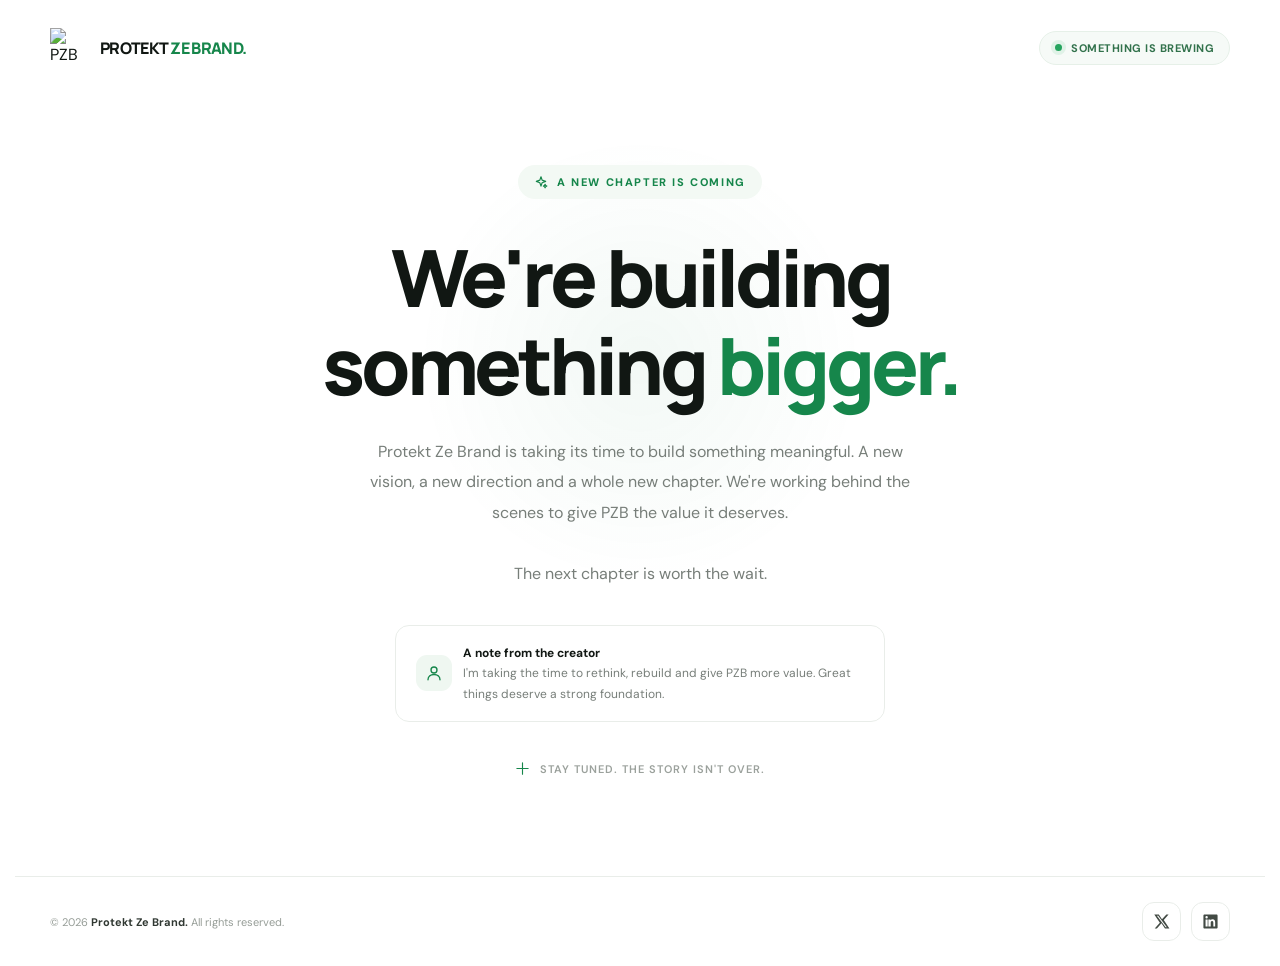
==== index.html @ 83d812d6 "Create index.html" ====
<!DOCTYPE html>
<html lang="en">
<head>
  <meta charset="UTF-8">
  <meta name="viewport" content="width=device-width, initial-scale=1.0">

  <title>PZB — Something Big Is Coming</title>
  <meta name="description" content="Protekt Ze Brand is building something big. A new chapter is coming. Stay tuned.">
  <meta name="theme-color" content="#ffffff">

  <!-- PZB Logo & Favicon -->
  <link rel="icon" type="image/png"
    href="https://raw.githubusercontent.com/trueshako/pzb/main/pzb-logo.png">
  <link rel="apple-touch-icon"
    href="https://raw.githubusercontent.com/trueshako/pzb/main/pzb-logo.png">

  <!-- Fonts -->
  <link rel="preconnect" href="https://fonts.googleapis.com">
  <link rel="preconnect" href="https://fonts.gstatic.com" crossorigin>
  <link href="https://fonts.googleapis.com/css2?family=DM+Sans:wght@400;500;600;700;800&family=Manrope:wght@400;500;600;700;800&display=swap" rel="stylesheet">

  <style>
    :root {
      --black: #111713;
      --gray: #777e79;
      --green: #16864b;
      --light: #f6f8f6;
      --border: #e9ede9;
    }

    * {
      margin: 0;
      padding: 0;
      box-sizing: border-box;
    }

    html {
      scroll-behavior: smooth;
    }

    body {
      min-height: 100vh;
      background: #fff;
      color: var(--black);
      font-family: 'DM Sans', sans-serif;
      display: flex;
      flex-direction: column;
      overflow-x: hidden;
    }

    /* Background details */
    .ambient {
      position: fixed;
      width: 450px;
      height: 450px;
      background: radial-gradient(
        circle,
        rgba(22, 134, 75, .055),
        transparent 70%
      );
      top: 15%;
      left: 50%;
      transform: translateX(-50%);
      pointer-events: none;
      z-index: 0;
    }

    /* Navigation */
    nav {
      width: 100%;
      max-width: 1250px;
      margin: auto;
      padding: 28px 35px;
      display: flex;
      justify-content: space-between;
      align-items: center;
      position: relative;
      z-index: 2;
      animation: fadeDown .8s ease both;
    }

    .brand {
      display: flex;
      align-items: center;
      gap: 11px;
      text-decoration: none;
      color: var(--black);
    }

    .brand img {
      width: 39px;
      height: 39px;
      object-fit: contain;
    }

    .brand-name {
      font-family: 'Manrope', sans-serif;
      font-size: 16px;
      font-weight: 800;
      letter-spacing: -.7px;
    }

    .brand-name span {
      color: var(--green);
    }

    .status {
      display: flex;
      align-items: center;
      gap: 9px;
      padding: 9px 15px;
      background: #f6faf7;
      border: 1px solid #e6f0e8;
      border-radius: 30px;
      color: #32724c;
      font-size: 11px;
      font-weight: 700;
      letter-spacing: .5px;
    }

    .status-dot {
      height: 7px;
      width: 7px;
      border-radius: 50%;
      background: #25a45e;
      box-shadow: 0 0 0 4px rgba(37,164,94,.10);
      animation: pulse 2s infinite;
    }

    /* Main section */
    main {
      flex: 1;
      display: flex;
      align-items: center;
      justify-content: center;
      padding: 70px 24px 100px;
      position: relative;
      z-index: 1;
    }

    .hero {
      width: 100%;
      max-width: 850px;
      text-align: center;
    }

    .eyebrow {
      display: inline-flex;
      align-items: center;
      gap: 9px;
      color: var(--green);
      background: #f3f9f4;
      padding: 10px 16px;
      border-radius: 30px;
      font-size: 11px;
      font-weight: 800;
      letter-spacing: 1.6px;
      text-transform: uppercase;
      margin-bottom: 34px;
      animation: fadeUp .8s .1s both;
    }

    .eyebrow svg {
      width: 14px;
      height: 14px;
    }

    h1 {
      font-family: 'Manrope', sans-serif;
      font-size: clamp(43px, 7.5vw, 79px);
      line-height: 1.12;
      font-weight: 800;
      letter-spacing: -4px;
      animation: fadeUp .9s .2s both;
    }

    h1 .highlight {
      color: var(--green);
      display: inline-block;
    }

    .animated-word {
      display: inline-block;
      min-width: 200px;
      transition: opacity .3s, transform .3s;
    }

    .animated-word.out {
      opacity: 0;
      transform: translateY(12px);
    }

    .description {
      max-width: 540px;
      margin: 27px auto 0;
      color: var(--gray);
      font-size: 16px;
      line-height: 1.9;
      animation: fadeUp .9s .4s both;
    }

    /* Creator message */
    .creator-note {
      display: flex;
      align-items: center;
      justify-content: center;
      gap: 11px;
      max-width: 490px;
      margin: 36px auto 0;
      padding: 17px 20px;
      border: 1px solid var(--border);
      border-radius: 14px;
      background: rgba(255,255,255,.85);
      text-align: left;
      animation: fadeUp .9s .55s both;
    }

    .creator-icon {
      width: 36px;
      height: 36px;
      border-radius: 11px;
      background: #eff7f1;
      display: grid;
      place-items: center;
      flex-shrink: 0;
      color: var(--green);
    }

    .creator-icon svg {
      width: 18px;
      height: 18px;
    }

    .creator-text {
      font-size: 12px;
      color: var(--gray);
      line-height: 1.7;
    }

    .creator-text strong {
      color: var(--black);
      font-weight: 700;
    }

    /* Bottom message */
    .bottom-message {
      margin-top: 39px;
      display: flex;
      align-items: center;
      justify-content: center;
      gap: 10px;
      color: #9ba19c;
      font-size: 11px;
      font-weight: 600;
      letter-spacing: 1px;
      text-transform: uppercase;
      animation: fadeUp 1s .7s both;
    }

    .bottom-message svg {
      width: 15px;
      height: 15px;
      color: var(--green);
    }

    /* Footer */
    footer {
      width: 100%;
      max-width: 1250px;
      margin: auto;
      padding: 25px 35px;
      border-top: 1px solid var(--border);
      display: flex;
      align-items: center;
      justify-content: space-between;
      gap: 20px;
      position: relative;
      z-index: 2;
    }

    .copyright {
      font-size: 11px;
      color: #969d97;
    }

    .copyright strong {
      color: #303832;
    }

    .socials {
      display: flex;
      align-items: center;
      gap: 10px;
    }

    .socials a {
      width: 39px;
      height: 39px;
      border: 1px solid var(--border);
      border-radius: 12px;
      display: grid;
      place-items: center;
      color: #424a44;
      transition: .25s ease;
      text-decoration: none;
    }

    .socials a:hover {
      color: white;
      background: var(--black);
      border-color: var(--black);
      transform: translateY(-3px);
    }

    .socials svg {
      width: 17px;
      height: 17px;
      fill: currentColor;
    }

    /* Animations */
    @keyframes fadeUp {
      from {
        opacity: 0;
        transform: translateY(22px);
      }
      to {
        opacity: 1;
        transform: translateY(0);
      }
    }

    @keyframes fadeDown {
      from {
        opacity: 0;
        transform: translateY(-12px);
      }
      to {
        opacity: 1;
        transform: translateY(0);
      }
    }

    @keyframes pulse {
      50% { box-shadow: 0 0 0 7px rgba(37,164,94,.04); }
    }

    /* Mobile */
    @media (max-width: 600px) {
      nav {
        padding: 22px 20px;
      }

      .status {
        font-size: 9px;
        padding: 8px 11px;
      }

      main {
        padding: 65px 22px 85px;
      }

      h1 {
        font-size: clamp(43px, 12vw, 61px);
        letter-spacing: -2.8px;
      }

      .animated-word {
        min-width: 0;
      }

      .description {
        font-size: 14px;
      }

      .creator-note {
        padding: 14px;
      }

      footer {
        padding: 20px;
        flex-direction: column;
        text-align: center;
      }
    }

    @media (prefers-reduced-motion: reduce) {
      *, *::before, *::after {
        animation-duration: .01ms !important;
        animation-iteration-count: 1 !important;
        scroll-behavior: auto !important;
        transition-duration: .01ms !important;
      }
    }
  </style>
</head>

<body>

  <div class="ambient"></div>

  <!-- Navigation -->
  <nav>
    <a href="#" class="brand">
      <img src="https://raw.githubusercontent.com/trueshako/pzb/main/pzb-logo.png"
           alt="PZB Logo">
      <div class="brand-name">PROTEKT <span>ZE BRAND.</span></div>
    </a>

    <div class="status">
      <span class="status-dot"></span>
      SOMETHING IS BREWING
    </div>
  </nav>

  <!-- Main -->
  <main>
    <section class="hero">

      <div class="eyebrow">
        <svg viewBox="0 0 24 24" fill="none" stroke="currentColor"
             stroke-width="2" stroke-linecap="round" stroke-linejoin="round">
          <path d="M12 3l1.9 5.8L20 11l-6.1 2.2L12 19l-2-5.8L4 11l6-2.2L12 3z"/>
          <path d="M19 16l1 2 2 1-2 1-1 2-1-2-2-1 2-1 1-2z"/>
        </svg>
        A NEW CHAPTER IS COMING
      </div>

      <h1>
        We're building<br>
        something <span class="highlight animated-word" id="word">bigger.</span>
      </h1>

      <p class="description">
        Protekt Ze Brand is taking its time to build something
        meaningful. A new vision, a new direction and a whole
        new chapter. We're working behind the scenes to give
        PZB the value it deserves.
        <br><br>
        The next chapter is worth the wait.
      </p>

      <!-- Creator message -->
      <div class="creator-note">
        <div class="creator-icon">
          <svg viewBox="0 0 24 24" fill="none" stroke="currentColor"
               stroke-width="1.8" stroke-linecap="round">
            <circle cx="12" cy="8" r="4"/>
            <path d="M4 21c0-4.4 3.6-7 8-7s8 2.6 8 7"/>
          </svg>
        </div>

        <div class="creator-text">
          <strong>A note from the creator</strong><br>
          I'm taking the time to rethink, rebuild and give
          PZB more value. Great things deserve a strong foundation.
        </div>
      </div>

      <div class="bottom-message">
        <svg viewBox="0 0 24 24" fill="none" stroke="currentColor"
             stroke-width="1.8" stroke-linecap="round">
          <path d="M12 3v18M3 12h18"/>
        </svg>
        STAY TUNED. THE STORY ISN'T OVER.
      </div>

    </section>
  </main>

  <!-- Footer -->
  <footer>
    <div class="copyright">
      © <span id="year"></span> <strong>Protekt Ze Brand.</strong>
      All rights reserved.
    </div>

    <div class="socials">

      <!-- X -->
      <a href="https://x.com/ProtektZebrand"
         target="_blank" rel="noopener noreferrer"
         aria-label="PZB on X">
        <svg viewBox="0 0 24 24">
          <path d="M18.9 2H22l-6.8 7.8L23.2 22h-6.3L12 14.6 5.5 22H2.4l7.3-8.4L1.8 2h6.4l4.5 6.7L18.9 2zm-1.1 18h1.7L7.3 3.9H5.5L17.8 20z"/>
        </svg>
      </a>

      <!-- LinkedIn -->
      <a href="https://www.linkedin.com/company/ProtektZebrand/"
         target="_blank" rel="noopener noreferrer"
         aria-label="PZB on LinkedIn">
        <svg viewBox="0 0 24 24">
          <path d="M20.4 2H3.6C2.7 2 2 2.7 2 3.6v16.8c0 .9.7 1.6 1.6 1.6h16.8c.9 0 1.6-.7 1.6-1.6V3.6c0-.9-.7-1.6-1.6-1.6zM8 19H5V9h3v10zM6.5 7.7a1.7 1.7 0 1 1 0-3.4 1.7 1.7 0 0 1 0 3.4zM19 19h-3v-4.9c0-1.2 0-2.7-1.7-2.7s-2 1.3-2 2.6V19H9V9h3v1.4c.4-.8 1.3-1.7 2.9-1.7 3.1 0 3.7 2 3.7 4.6V19z"/>
        </svg>
      </a>

    </div>
  </footer>

  <script>
    // Dynamic year
    document.getElementById("year").textContent =
      new Date().getFullYear();

    // Animated words
    const words = [
      "bigger.",
      "better.",
      "meaningful.",
      "different.",
      "extraordinary."
    ];

    const wordElement = document.getElementById("word");
    const reduceMotion = window.matchMedia(
      "(prefers-reduced-motion: reduce)"
    ).matches;

    if (!reduceMotion) {
      let current = 0;

      setInterval(() => {
        wordElement.classList.add("out");

        setTimeout(() => {
          current = (current + 1) % words.length;
          wordElement.textContent = words[current];
          wordElement.classList.remove("out");
        }, 300);

      }, 2400);
    }
  </script>

</body>
</html>
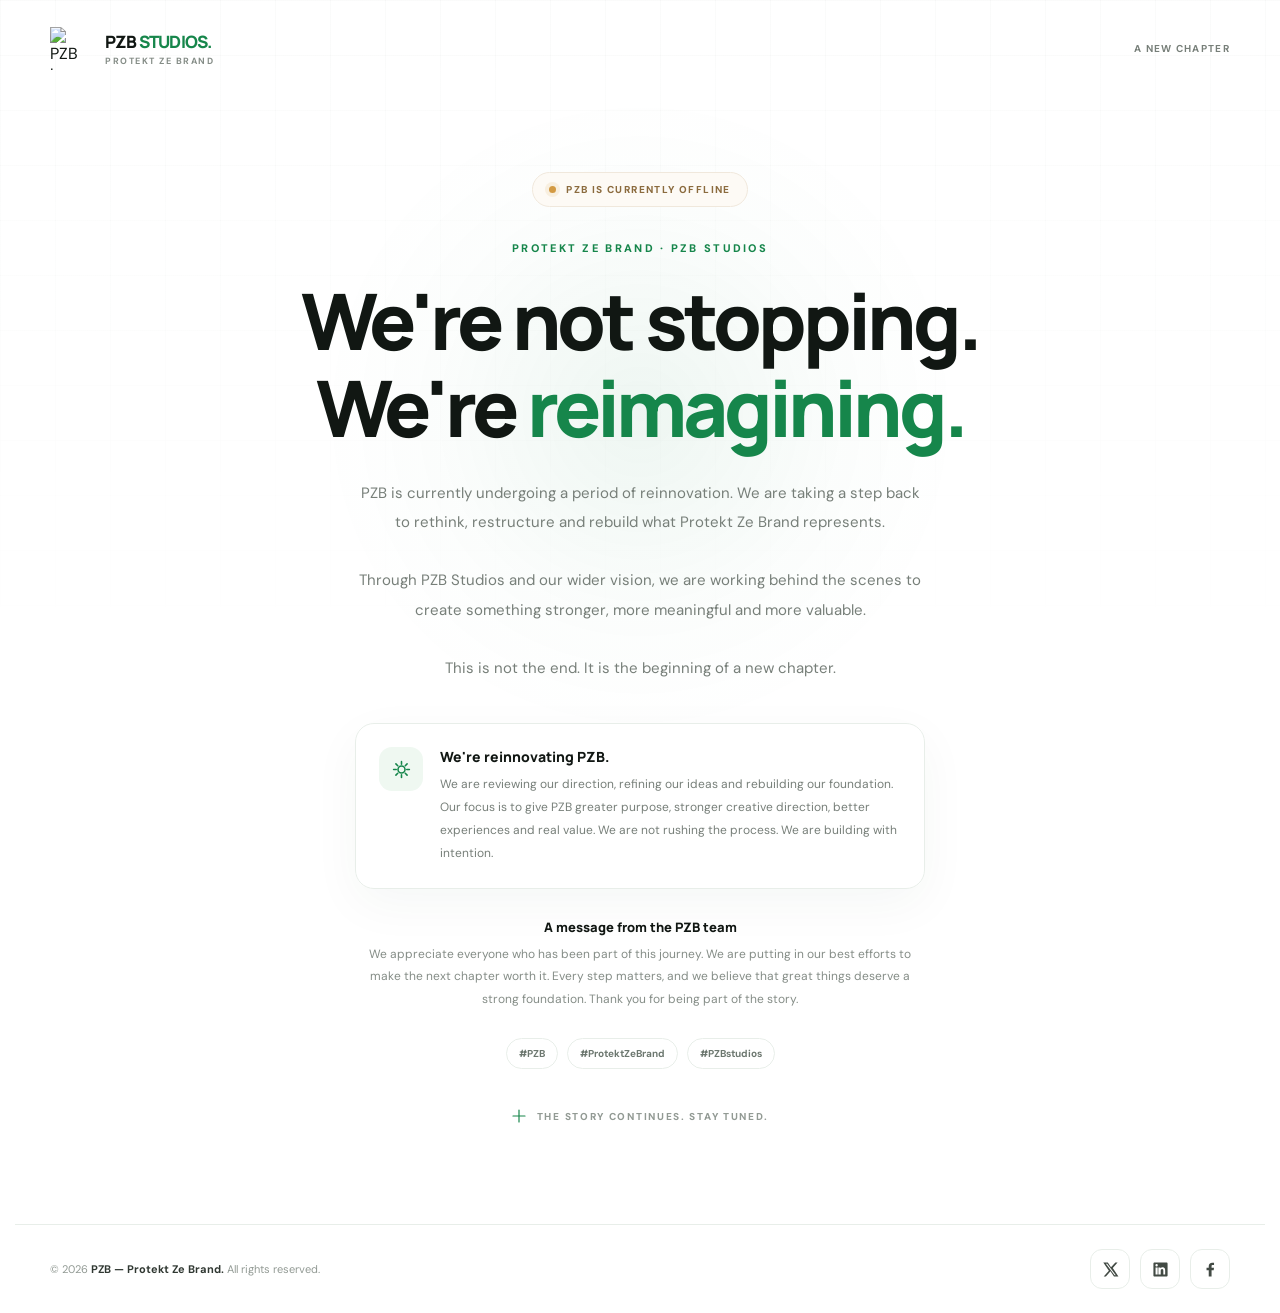
==== commit d53e1d6f: "Update index.html" ====
--- a/index.html
+++ b/index.html
@@ -5,28 +5,118 @@
   <meta charset="UTF-8">
   <meta name="viewport" content="width=device-width, initial-scale=1.0">
 
-  <title>PZB — Something Big Is Coming</title>
-  <meta name="description" content="Protekt Ze Brand is building something big. A new chapter is coming. Stay tuned.">
+  <!-- =====================================
+       PZB | PROTEKT ZE BRAND
+       OFFICIAL WEBSITE
+  ====================================== -->
+
+  <title>PZB — PZB Studios | Protekt Ze Brand</title>
+
+  <meta name="description" content="Welcome to PZB, also known as Protekt Ze Brand. PZB Studios is our creative studio identity. We are currently undergoing reinnovation, rebuilding our vision and working to create greater value. A new chapter is coming.">
+
+  <meta name="keywords" content="PZB, PZB Studios, Protekt Ze Brand, ProtektZeBrand, #PZB, #ProtektZeBrand, #PZBstudios">
+
+  <meta name="author" content="Protekt Ze Brand">
+  <meta name="robots" content="index, follow, max-image-preview:large">
   <meta name="theme-color" content="#ffffff">
 
-  <!-- PZB Logo & Favicon -->
+  <link rel="canonical" href="https://pzb.driflare.com/">
+
+  <!-- Favicon -->
   <link rel="icon" type="image/png"
     href="https://raw.githubusercontent.com/trueshako/pzb/main/pzb-logo.png">
+
   <link rel="apple-touch-icon"
     href="https://raw.githubusercontent.com/trueshako/pzb/main/pzb-logo.png">
+
+  <!-- Open Graph -->
+  <meta property="og:type" content="website">
+  <meta property="og:url" content="https://pzb.driflare.com/">
+  <meta property="og:site_name" content="PZB">
+  <meta property="og:title" content="PZB — PZB Studios | Protekt Ze Brand">
+  <meta property="og:description" content="PZB is currently undergoing reinnovation. We are rethinking, rebuilding and working towards a stronger future. Discover the next chapter of Protekt Ze Brand.">
+  <meta property="og:image" content="https://raw.githubusercontent.com/trueshako/pzb/main/pzb-logo.png">
+  <meta property="og:image:alt" content="PZB — Protekt Ze Brand">
+
+  <!-- X / Twitter -->
+  <meta name="twitter:card" content="summary">
+  <meta name="twitter:title" content="PZB — PZB Studios">
+  <meta name="twitter:description" content="A new chapter is taking shape. PZB is undergoing reinnovation.">
+  <meta name="twitter:image" content="https://raw.githubusercontent.com/trueshako/pzb/main/pzb-logo.png">
 
   <!-- Fonts -->
   <link rel="preconnect" href="https://fonts.googleapis.com">
   <link rel="preconnect" href="https://fonts.gstatic.com" crossorigin>
+
   <link href="https://fonts.googleapis.com/css2?family=DM+Sans:wght@400;500;600;700;800&family=Manrope:wght@400;500;600;700;800&display=swap" rel="stylesheet">
 
+  <!-- =====================================
+       STRUCTURED DATA: ORGANIZATION
+  ====================================== -->
+
+  <script type="application/ld+json">
+  {
+    "@context": "https://schema.org",
+    "@type": "Organization",
+    "@id": "https://pzb.driflare.com/#organization",
+    "name": "PZB",
+    "alternateName": [
+      "Protekt Ze Brand",
+      "PZB Studios",
+      "ProtektZeBrand"
+    ],
+    "url": "https://pzb.driflare.com/",
+    "logo": {
+      "@type": "ImageObject",
+      "url": "https://raw.githubusercontent.com/trueshako/pzb/main/pzb-logo.png"
+    },
+    "description": "PZB, also known as Protekt Ze Brand, is an independent brand currently undergoing reinnovation and development. PZB Studios is its creative studio identity, focused on building creative projects, entertainment and new opportunities.",
+    "sameAs": [
+      "https://x.com/ProtektZebrand",
+      "https://www.linkedin.com/company/ProtektZebrand/",
+      "https://web.facebook.com/profile.php?id=61596602848710"
+    ]
+  }
+  </script>
+
+  <!-- =====================================
+       STRUCTURED DATA: WEBSITE
+  ====================================== -->
+
+  <script type="application/ld+json">
+  {
+    "@context": "https://schema.org",
+    "@type": "WebSite",
+    "@id": "https://pzb.driflare.com/#website",
+    "name": "PZB",
+    "alternateName": [
+      "PZB Studios",
+      "Protekt Ze Brand",
+      "ProtektZeBrand"
+    ],
+    "url": "https://pzb.driflare.com/",
+    "description": "The official website of PZB — Protekt Ze Brand and PZB Studios.",
+    "inLanguage": "en",
+    "publisher": {
+      "@id": "https://pzb.driflare.com/#organization"
+    }
+  }
+  </script>
+
+  <!-- =====================================
+       DESIGN SYSTEM
+  ====================================== -->
+
   <style>
+
     :root {
       --black: #111713;
-      --gray: #777e79;
       --green: #16864b;
-      --light: #f6f8f6;
-      --border: #e9ede9;
+      --green-dark: #116b3b;
+      --gray: #777f79;
+      --light: #f6f9f6;
+      --border: #e8eee9;
+      --white: #ffffff;
     }
 
     * {
@@ -41,7 +131,7 @@
 
     body {
       min-height: 100vh;
-      background: #fff;
+      background: var(--white);
       color: var(--black);
       font-family: 'DM Sans', sans-serif;
       display: flex;
@@ -49,32 +139,52 @@
       overflow-x: hidden;
     }
 
-    /* Background details */
+    ::selection {
+      background: #d9f0df;
+      color: var(--green-dark);
+    }
+
+    /* Background */
+
     .ambient {
       position: fixed;
-      width: 450px;
-      height: 450px;
+      width: 650px;
+      height: 650px;
+      top: 10%;
+      left: 50%;
+      transform: translateX(-50%);
       background: radial-gradient(
         circle,
-        rgba(22, 134, 75, .055),
+        rgba(22,134,75,.075),
+        rgba(22,134,75,.015) 45%,
         transparent 70%
       );
-      top: 15%;
-      left: 50%;
-      transform: translateX(-50%);
       pointer-events: none;
       z-index: 0;
     }
 
+    .grid-background {
+      position: fixed;
+      inset: 0;
+      background-image:
+        linear-gradient(rgba(20,50,30,.018) 1px, transparent 1px),
+        linear-gradient(90deg, rgba(20,50,30,.018) 1px, transparent 1px);
+      background-size: 55px 55px;
+      mask-image: linear-gradient(to bottom, black, transparent 75%);
+      pointer-events: none;
+      z-index: 0;
+    }
+
     /* Navigation */
+
     nav {
       width: 100%;
       max-width: 1250px;
       margin: auto;
-      padding: 28px 35px;
+      padding: 27px 35px;
       display: flex;
+      align-items: center;
       justify-content: space-between;
-      align-items: center;
       position: relative;
       z-index: 2;
       animation: fadeDown .8s ease both;
@@ -83,58 +193,62 @@
     .brand {
       display: flex;
       align-items: center;
-      gap: 11px;
+      gap: 12px;
       text-decoration: none;
       color: var(--black);
     }
 
     .brand img {
-      width: 39px;
-      height: 39px;
+      width: 43px;
+      height: 43px;
       object-fit: contain;
+      transition: transform .4s ease;
+    }
+
+    .brand:hover img {
+      transform: rotate(-7deg) scale(1.06);
+    }
+
+    .brand-text {
+      display: flex;
+      flex-direction: column;
+      gap: 2px;
     }
 
     .brand-name {
       font-family: 'Manrope', sans-serif;
-      font-size: 16px;
+      font-size: 17px;
       font-weight: 800;
-      letter-spacing: -.7px;
+      letter-spacing: -.8px;
     }
 
     .brand-name span {
       color: var(--green);
     }
 
-    .status {
-      display: flex;
-      align-items: center;
-      gap: 9px;
-      padding: 9px 15px;
-      background: #f6faf7;
-      border: 1px solid #e6f0e8;
-      border-radius: 30px;
-      color: #32724c;
-      font-size: 11px;
+    .brand-subtitle {
+      font-size: 9px;
+      color: #858d87;
       font-weight: 700;
-      letter-spacing: .5px;
-    }
-
-    .status-dot {
-      height: 7px;
-      width: 7px;
-      border-radius: 50%;
-      background: #25a45e;
-      box-shadow: 0 0 0 4px rgba(37,164,94,.10);
-      animation: pulse 2s infinite;
-    }
-
-    /* Main section */
+      letter-spacing: 1.5px;
+    }
+
+    .nav-right {
+      color: var(--gray);
+      font-size: 10px;
+      font-weight: 700;
+      letter-spacing: 1.3px;
+      text-transform: uppercase;
+    }
+
+    /* Main */
+
     main {
       flex: 1;
       display: flex;
+      justify-content: center;
       align-items: center;
-      justify-content: center;
-      padding: 70px 24px 100px;
+      padding: 75px 24px 100px;
       position: relative;
       z-index: 1;
     }
@@ -145,131 +259,213 @@
       text-align: center;
     }
 
-    .eyebrow {
+    /* Offline status */
+
+    .offline-label {
       display: inline-flex;
       align-items: center;
-      gap: 9px;
-      color: var(--green);
-      background: #f3f9f4;
+      gap: 10px;
       padding: 10px 16px;
-      border-radius: 30px;
-      font-size: 11px;
+      border: 1px solid #f0e8dc;
+      background: #fdfaf5;
+      color: #8b6b3e;
+      border-radius: 40px;
+      font-size: 10px;
       font-weight: 800;
-      letter-spacing: 1.6px;
+      letter-spacing: 1.4px;
       text-transform: uppercase;
       margin-bottom: 34px;
       animation: fadeUp .8s .1s both;
     }
 
-    .eyebrow svg {
-      width: 14px;
-      height: 14px;
+    .offline-dot {
+      width: 7px;
+      height: 7px;
+      border-radius: 50%;
+      background: #d39a43;
+      box-shadow: 0 0 0 4px rgba(211,154,67,.12);
+    }
+
+    /* Headline */
+
+    .eyebrow {
+      color: var(--green);
+      font-size: 11px;
+      font-weight: 800;
+      letter-spacing: 2.3px;
+      text-transform: uppercase;
+      margin-bottom: 22px;
+      animation: fadeUp .8s .2s both;
     }
 
     h1 {
       font-family: 'Manrope', sans-serif;
-      font-size: clamp(43px, 7.5vw, 79px);
+      font-size: clamp(43px, 7.5vw, 78px);
       line-height: 1.12;
       font-weight: 800;
       letter-spacing: -4px;
-      animation: fadeUp .9s .2s both;
-    }
-
-    h1 .highlight {
+      animation: fadeUp .9s .3s both;
+    }
+
+    .highlight {
+      display: inline-block;
       color: var(--green);
-      display: inline-block;
-    }
-
-    .animated-word {
-      display: inline-block;
-      min-width: 200px;
-      transition: opacity .3s, transform .3s;
-    }
-
-    .animated-word.out {
+      transition: opacity .35s ease, transform .35s ease;
+    }
+
+    .highlight.out {
       opacity: 0;
-      transform: translateY(12px);
+      transform: translateY(10px);
     }
 
     .description {
-      max-width: 540px;
+      max-width: 575px;
       margin: 27px auto 0;
       color: var(--gray);
-      font-size: 16px;
-      line-height: 1.9;
+      font-size: 15px;
+      line-height: 1.95;
       animation: fadeUp .9s .4s both;
     }
 
-    /* Creator message */
-    .creator-note {
+    /* Reinnovation card */
+
+    .reinnovation-card {
+      max-width: 570px;
+      margin: 40px auto 0;
+      padding: 23px;
       display: flex;
-      align-items: center;
-      justify-content: center;
-      gap: 11px;
-      max-width: 490px;
-      margin: 36px auto 0;
-      padding: 17px 20px;
+      align-items: flex-start;
+      gap: 17px;
+      text-align: left;
       border: 1px solid var(--border);
-      border-radius: 14px;
-      background: rgba(255,255,255,.85);
-      text-align: left;
+      border-radius: 19px;
+      background: rgba(255,255,255,.82);
+      box-shadow: 0 15px 50px rgba(25,65,35,.045);
+      backdrop-filter: blur(14px);
+      -webkit-backdrop-filter: blur(14px);
+      transition: transform .3s ease, box-shadow .3s ease, border-color .3s ease;
       animation: fadeUp .9s .55s both;
     }
 
-    .creator-icon {
-      width: 36px;
-      height: 36px;
-      border-radius: 11px;
-      background: #eff7f1;
+    .reinnovation-card:hover {
+      transform: translateY(-4px);
+      box-shadow: 0 20px 55px rgba(25,65,35,.08);
+      border-color: #d6e8da;
+    }
+
+    .card-icon {
+      width: 44px;
+      height: 44px;
+      flex-shrink: 0;
       display: grid;
       place-items: center;
-      flex-shrink: 0;
+      background: #eff8f1;
       color: var(--green);
-    }
-
-    .creator-icon svg {
-      width: 18px;
-      height: 18px;
-    }
-
-    .creator-text {
+      border-radius: 13px;
+    }
+
+    .card-icon svg {
+      width: 21px;
+      height: 21px;
+    }
+
+    .card-content h2 {
+      font-family: 'Manrope', sans-serif;
+      font-size: 14px;
+      font-weight: 800;
+      margin-bottom: 7px;
+    }
+
+    .card-content p {
+      color: var(--gray);
       font-size: 12px;
-      color: var(--gray);
-      line-height: 1.7;
-    }
-
-    .creator-text strong {
+      line-height: 1.9;
+    }
+
+    /* Team message */
+
+    .team-message {
+      max-width: 550px;
+      margin: 29px auto 0;
+      animation: fadeUp .9s .65s both;
+    }
+
+    .team-message h2 {
+      font-family: 'Manrope', sans-serif;
+      font-size: 13px;
+      font-weight: 800;
+      margin-bottom: 7px;
+    }
+
+    .team-message p {
+      color: #858d87;
+      font-size: 12px;
+      line-height: 1.9;
+    }
+
+    .team-message strong {
       color: var(--black);
+    }
+
+    /* Hashtags */
+
+    .hashtags {
+      display: flex;
+      justify-content: center;
+      align-items: center;
+      flex-wrap: wrap;
+      gap: 9px;
+      margin-top: 27px;
+      animation: fadeUp .9s .7s both;
+    }
+
+    .hashtags span {
+      padding: 8px 12px;
+      border: 1px solid var(--border);
+      border-radius: 30px;
+      color: #6c776f;
+      background: rgba(255,255,255,.7);
+      font-size: 10px;
       font-weight: 700;
+      transition: all .25s ease;
+    }
+
+    .hashtags span:hover {
+      color: var(--green);
+      background: #f1f8f2;
+      border-color: #d8eadd;
+      transform: translateY(-2px);
     }
 
     /* Bottom message */
+
     .bottom-message {
       margin-top: 39px;
       display: flex;
       align-items: center;
       justify-content: center;
       gap: 10px;
-      color: #9ba19c;
-      font-size: 11px;
-      font-weight: 600;
-      letter-spacing: 1px;
+      color: #929a94;
+      font-size: 10px;
+      font-weight: 800;
+      letter-spacing: 1.7px;
       text-transform: uppercase;
-      animation: fadeUp 1s .7s both;
+      animation: fadeUp 1s .8s both;
     }
 
     .bottom-message svg {
-      width: 15px;
-      height: 15px;
+      width: 16px;
+      height: 16px;
       color: var(--green);
     }
 
     /* Footer */
+
     footer {
       width: 100%;
       max-width: 1250px;
       margin: auto;
-      padding: 25px 35px;
+      padding: 24px 35px;
       border-top: 1px solid var(--border);
       display: flex;
       align-items: center;
@@ -281,7 +477,7 @@
 
     .copyright {
       font-size: 11px;
-      color: #969d97;
+      color: #929a94;
     }
 
     .copyright strong {
@@ -295,15 +491,15 @@
     }
 
     .socials a {
-      width: 39px;
-      height: 39px;
+      width: 40px;
+      height: 40px;
       border: 1px solid var(--border);
       border-radius: 12px;
       display: grid;
       place-items: center;
       color: #424a44;
-      transition: .25s ease;
       text-decoration: none;
+      transition: all .25s ease;
     }
 
     .socials a:hover {
@@ -320,11 +516,13 @@
     }
 
     /* Animations */
+
     @keyframes fadeUp {
       from {
         opacity: 0;
         transform: translateY(22px);
       }
+
       to {
         opacity: 1;
         transform: translateY(0);
@@ -336,202 +534,403 @@
         opacity: 0;
         transform: translateY(-12px);
       }
+
       to {
         opacity: 1;
         transform: translateY(0);
       }
     }
 
-    @keyframes pulse {
-      50% { box-shadow: 0 0 0 7px rgba(37,164,94,.04); }
-    }
-
     /* Mobile */
+
     @media (max-width: 600px) {
+
       nav {
-        padding: 22px 20px;
-      }
-
-      .status {
+        padding: 21px 20px;
+      }
+
+      .brand img {
+        width: 36px;
+        height: 36px;
+      }
+
+      .brand-name {
+        font-size: 14px;
+      }
+
+      .brand-subtitle {
+        font-size: 8px;
+      }
+
+      .nav-right {
+        font-size: 8px;
+        letter-spacing: .7px;
+      }
+
+      main {
+        padding: 65px 21px 75px;
+      }
+
+      h1 {
+        font-size: clamp(42px, 11.5vw, 59px);
+        letter-spacing: -2.8px;
+      }
+
+      .description {
+        font-size: 13px;
+      }
+
+      .reinnovation-card {
+        padding: 18px;
+        gap: 13px;
+      }
+
+      .card-content p {
+        font-size: 11px;
+      }
+
+      .bottom-message {
         font-size: 9px;
-        padding: 8px 11px;
-      }
-
-      main {
-        padding: 65px 22px 85px;
-      }
-
-      h1 {
-        font-size: clamp(43px, 12vw, 61px);
-        letter-spacing: -2.8px;
-      }
-
-      .animated-word {
-        min-width: 0;
-      }
-
-      .description {
-        font-size: 14px;
-      }
-
-      .creator-note {
-        padding: 14px;
+        letter-spacing: 1px;
       }
 
       footer {
-        padding: 20px;
+        padding: 21px;
         flex-direction: column;
         text-align: center;
       }
     }
 
+    /* Reduced motion accessibility */
+
     @media (prefers-reduced-motion: reduce) {
-      *, *::before, *::after {
+      *,
+      *::before,
+      *::after {
         animation-duration: .01ms !important;
         animation-iteration-count: 1 !important;
+        transition-duration: .01ms !important;
         scroll-behavior: auto !important;
-        transition-duration: .01ms !important;
-      }
-    }
+      }
+    }
+
   </style>
 </head>
 
 <body>
 
   <div class="ambient"></div>
-
-  <!-- Navigation -->
+  <div class="grid-background"></div>
+
+  <!-- =====================================
+       NAVIGATION
+  ====================================== -->
+
   <nav>
-    <a href="#" class="brand">
-      <img src="https://raw.githubusercontent.com/trueshako/pzb/main/pzb-logo.png"
-           alt="PZB Logo">
-      <div class="brand-name">PROTEKT <span>ZE BRAND.</span></div>
+
+    <a href="/" class="brand" aria-label="PZB Studios home">
+
+      <img
+        src="https://raw.githubusercontent.com/trueshako/pzb/main/pzb-logo.png"
+        alt="PZB logo"
+      >
+
+      <div class="brand-text">
+
+        <div class="brand-name">
+          PZB <span>STUDIOS.</span>
+        </div>
+
+        <div class="brand-subtitle">
+          PROTEKT ZE BRAND
+        </div>
+
+      </div>
+
     </a>
 
-    <div class="status">
-      <span class="status-dot"></span>
-      SOMETHING IS BREWING
+    <div class="nav-right">
+      A New Chapter
     </div>
+
   </nav>
 
-  <!-- Main -->
+  <!-- =====================================
+       MAIN CONTENT
+  ====================================== -->
+
   <main>
+
     <section class="hero">
 
+      <div class="offline-label">
+
+        <span class="offline-dot"></span>
+
+        PZB IS CURRENTLY OFFLINE
+
+      </div>
+
       <div class="eyebrow">
-        <svg viewBox="0 0 24 24" fill="none" stroke="currentColor"
-             stroke-width="2" stroke-linecap="round" stroke-linejoin="round">
-          <path d="M12 3l1.9 5.8L20 11l-6.1 2.2L12 19l-2-5.8L4 11l6-2.2L12 3z"/>
-          <path d="M19 16l1 2 2 1-2 1-1 2-1-2-2-1 2-1 1-2z"/>
+        PROTEKT ZE BRAND · PZB STUDIOS
+      </div>
+
+      <h1>
+
+        We're not stopping.<br>
+
+        We're
+
+        <span class="highlight" id="animatedWord">
+          reimagining.
+        </span>
+
+      </h1>
+
+      <p class="description">
+
+        PZB is currently undergoing a period of reinnovation.
+
+        We are taking a step back to rethink, restructure
+        and rebuild what Protekt Ze Brand represents.
+
+        <br><br>
+
+        Through PZB Studios and our wider vision, we are
+        working behind the scenes to create something
+        stronger, more meaningful and more valuable.
+
+        <br><br>
+
+        This is not the end. It is the beginning of a new chapter.
+
+      </p>
+
+      <!-- Reinnovation card -->
+
+      <div class="reinnovation-card">
+
+        <div class="card-icon">
+
+          <svg viewBox="0 0 24 24"
+               fill="none"
+               stroke="currentColor"
+               stroke-width="1.8"
+               stroke-linecap="round"
+               stroke-linejoin="round">
+
+            <path d="M12 3v3"/>
+            <path d="M12 18v3"/>
+            <path d="M3 12h3"/>
+            <path d="M18 12h3"/>
+            <path d="M5.6 5.6l2.1 2.1"/>
+            <path d="M16.3 16.3l2.1 2.1"/>
+            <path d="M18.4 5.6l-2.1 2.1"/>
+            <path d="M7.7 16.3l-2.1 2.1"/>
+            <circle cx="12" cy="12" r="4"/>
+
+          </svg>
+
+        </div>
+
+        <div class="card-content">
+
+          <h2>
+            We're reinnovating PZB.
+          </h2>
+
+          <p>
+
+            We are reviewing our direction, refining our ideas
+            and rebuilding our foundation. Our focus is to give
+            PZB greater purpose, stronger creative direction,
+            better experiences and real value.
+
+            We are not rushing the process. We are building
+            with intention.
+
+          </p>
+
+        </div>
+
+      </div>
+
+      <!-- Message from the team -->
+
+      <div class="team-message">
+
+        <h2>
+          A message from the PZB team
+        </h2>
+
+        <p>
+
+          We appreciate everyone who has been part of this
+          journey. We are putting in our best efforts to make
+          the next chapter worth it.
+
+          Every step matters, and we believe that great things
+          deserve a strong foundation.
+
+          Thank you for being part of the story.
+
+        </p>
+
+      </div>
+
+      <!-- Official hashtags -->
+
+      <div class="hashtags">
+
+        <span>#PZB</span>
+        <span>#ProtektZeBrand</span>
+        <span>#PZBstudios</span>
+
+      </div>
+
+      <!-- Bottom message -->
+
+      <div class="bottom-message">
+
+        <svg viewBox="0 0 24 24"
+             fill="none"
+             stroke="currentColor"
+             stroke-width="1.8"
+             stroke-linecap="round"
+             stroke-linejoin="round">
+
+          <path d="M12 3v18"/>
+          <path d="M3 12h18"/>
+
         </svg>
-        A NEW CHAPTER IS COMING
+
+        THE STORY CONTINUES. STAY TUNED.
+
       </div>
 
-      <h1>
-        We're building<br>
-        something <span class="highlight animated-word" id="word">bigger.</span>
-      </h1>
-
-      <p class="description">
-        Protekt Ze Brand is taking its time to build something
-        meaningful. A new vision, a new direction and a whole
-        new chapter. We're working behind the scenes to give
-        PZB the value it deserves.
-        <br><br>
-        The next chapter is worth the wait.
-      </p>
-
-      <!-- Creator message -->
-      <div class="creator-note">
-        <div class="creator-icon">
-          <svg viewBox="0 0 24 24" fill="none" stroke="currentColor"
-               stroke-width="1.8" stroke-linecap="round">
-            <circle cx="12" cy="8" r="4"/>
-            <path d="M4 21c0-4.4 3.6-7 8-7s8 2.6 8 7"/>
-          </svg>
-        </div>
-
-        <div class="creator-text">
-          <strong>A note from the creator</strong><br>
-          I'm taking the time to rethink, rebuild and give
-          PZB more value. Great things deserve a strong foundation.
-        </div>
-      </div>
-
-      <div class="bottom-message">
-        <svg viewBox="0 0 24 24" fill="none" stroke="currentColor"
-             stroke-width="1.8" stroke-linecap="round">
-          <path d="M12 3v18M3 12h18"/>
+    </section>
+
+  </main>
+
+  <!-- =====================================
+       FOOTER
+  ====================================== -->
+
+  <footer>
+
+    <div class="copyright">
+
+      © <span id="year"></span>
+
+      <strong> PZB — Protekt Ze Brand.</strong>
+
+      All rights reserved.
+
+    </div>
+
+    <div class="socials">
+
+      <!-- X -->
+
+      <a href="https://x.com/ProtektZebrand"
+         target="_blank"
+         rel="noopener noreferrer"
+         aria-label="PZB on X">
+
+        <svg viewBox="0 0 24 24">
+
+          <path d="M18.9 2H22l-6.8 7.8L23.2 22h-6.3L12 14.6 5.5 22H2.4l7.3-8.4L1.8 2h6.4l4.5 6.7L18.9 2zm-1.1 18h1.7L7.3 3.9H5.5L17.8 20z"/>
+
         </svg>
-        STAY TUNED. THE STORY ISN'T OVER.
-      </div>
-
-    </section>
-  </main>
-
-  <!-- Footer -->
-  <footer>
-    <div class="copyright">
-      © <span id="year"></span> <strong>Protekt Ze Brand.</strong>
-      All rights reserved.
+
+      </a>
+
+      <!-- LinkedIn -->
+
+      <a href="https://www.linkedin.com/company/ProtektZebrand/"
+         target="_blank"
+         rel="noopener noreferrer"
+         aria-label="PZB on LinkedIn">
+
+        <svg viewBox="0 0 24 24">
+
+          <path d="M20.4 2H3.6C2.7 2 2 2.7 2 3.6v16.8c0 .9.7 1.6 1.6 1.6h16.8c.9 0 1.6-.7 1.6-1.6V3.6c0-.9-.7-1.6-1.6-1.6zM8 19H5V9h3v10zM6.5 7.7a1.7 1.7 0 1 1 0-3.4 1.7 1.7 0 0 1 0 3.4zM19 19h-3v-4.9c0-1.2 0-2.7-1.7-2.7s-2 1.3-2 2.6V19H9V9h3v1.4c.4-.8 1.3-1.7 2.9-1.7 3.1 0 3.7 2 3.7 4.6V19z"/>
+
+        </svg>
+
+      </a>
+
+      <!-- Facebook -->
+
+      <a href="https://web.facebook.com/profile.php?id=61596602848710"
+         target="_blank"
+         rel="noopener noreferrer"
+         aria-label="PZB on Facebook">
+
+        <svg viewBox="0 0 24 24">
+
+          <path d="M13.5 22v-8.9h3l.45-3.5H13.5V7.36c0-1.01.28-1.7 1.74-1.7H17V2.52C16.7 2.48 15.64 2.4 14.4 2.4c-2.9 0-4.9 1.77-4.9 5.02V9.6H6.4v3.5h3.1V22z"/>
+
+        </svg>
+
+      </a>
+
     </div>
 
-    <div class="socials">
-
-      <!-- X -->
-      <a href="https://x.com/ProtektZebrand"
-         target="_blank" rel="noopener noreferrer"
-         aria-label="PZB on X">
-        <svg viewBox="0 0 24 24">
-          <path d="M18.9 2H22l-6.8 7.8L23.2 22h-6.3L12 14.6 5.5 22H2.4l7.3-8.4L1.8 2h6.4l4.5 6.7L18.9 2zm-1.1 18h1.7L7.3 3.9H5.5L17.8 20z"/>
-        </svg>
-      </a>
-
-      <!-- LinkedIn -->
-      <a href="https://www.linkedin.com/company/ProtektZebrand/"
-         target="_blank" rel="noopener noreferrer"
-         aria-label="PZB on LinkedIn">
-        <svg viewBox="0 0 24 24">
-          <path d="M20.4 2H3.6C2.7 2 2 2.7 2 3.6v16.8c0 .9.7 1.6 1.6 1.6h16.8c.9 0 1.6-.7 1.6-1.6V3.6c0-.9-.7-1.6-1.6-1.6zM8 19H5V9h3v10zM6.5 7.7a1.7 1.7 0 1 1 0-3.4 1.7 1.7 0 0 1 0 3.4zM19 19h-3v-4.9c0-1.2 0-2.7-1.7-2.7s-2 1.3-2 2.6V19H9V9h3v1.4c.4-.8 1.3-1.7 2.9-1.7 3.1 0 3.7 2 3.7 4.6V19z"/>
-        </svg>
-      </a>
-
-    </div>
   </footer>
 
+  <!-- =====================================
+       JAVASCRIPT
+  ====================================== -->
+
   <script>
-    // Dynamic year
+
+    // Dynamic copyright year
+
     document.getElementById("year").textContent =
       new Date().getFullYear();
 
-    // Animated words
+
+    // Animated headline
+
     const words = [
-      "bigger.",
-      "better.",
-      "meaningful.",
-      "different.",
-      "extraordinary."
+      "reimagining.",
+      "rebuilding.",
+      "evolving.",
+      "redefining.",
+      "innovating."
     ];
 
-    const wordElement = document.getElementById("word");
-    const reduceMotion = window.matchMedia(
-      "(prefers-reduced-motion: reduce)"
-    ).matches;
+    const wordElement =
+      document.getElementById("animatedWord");
+
+    const reduceMotion =
+      window.matchMedia(
+        "(prefers-reduced-motion: reduce)"
+      ).matches;
 
     if (!reduceMotion) {
+
       let current = 0;
 
       setInterval(() => {
+
         wordElement.classList.add("out");
 
         setTimeout(() => {
+
           current = (current + 1) % words.length;
+
           wordElement.textContent = words[current];
+
           wordElement.classList.remove("out");
-        }, 300);
-
-      }, 2400);
-    }
+
+        }, 350);
+
+      }, 2800);
+
+    }
+
   </script>
 
 </body>
